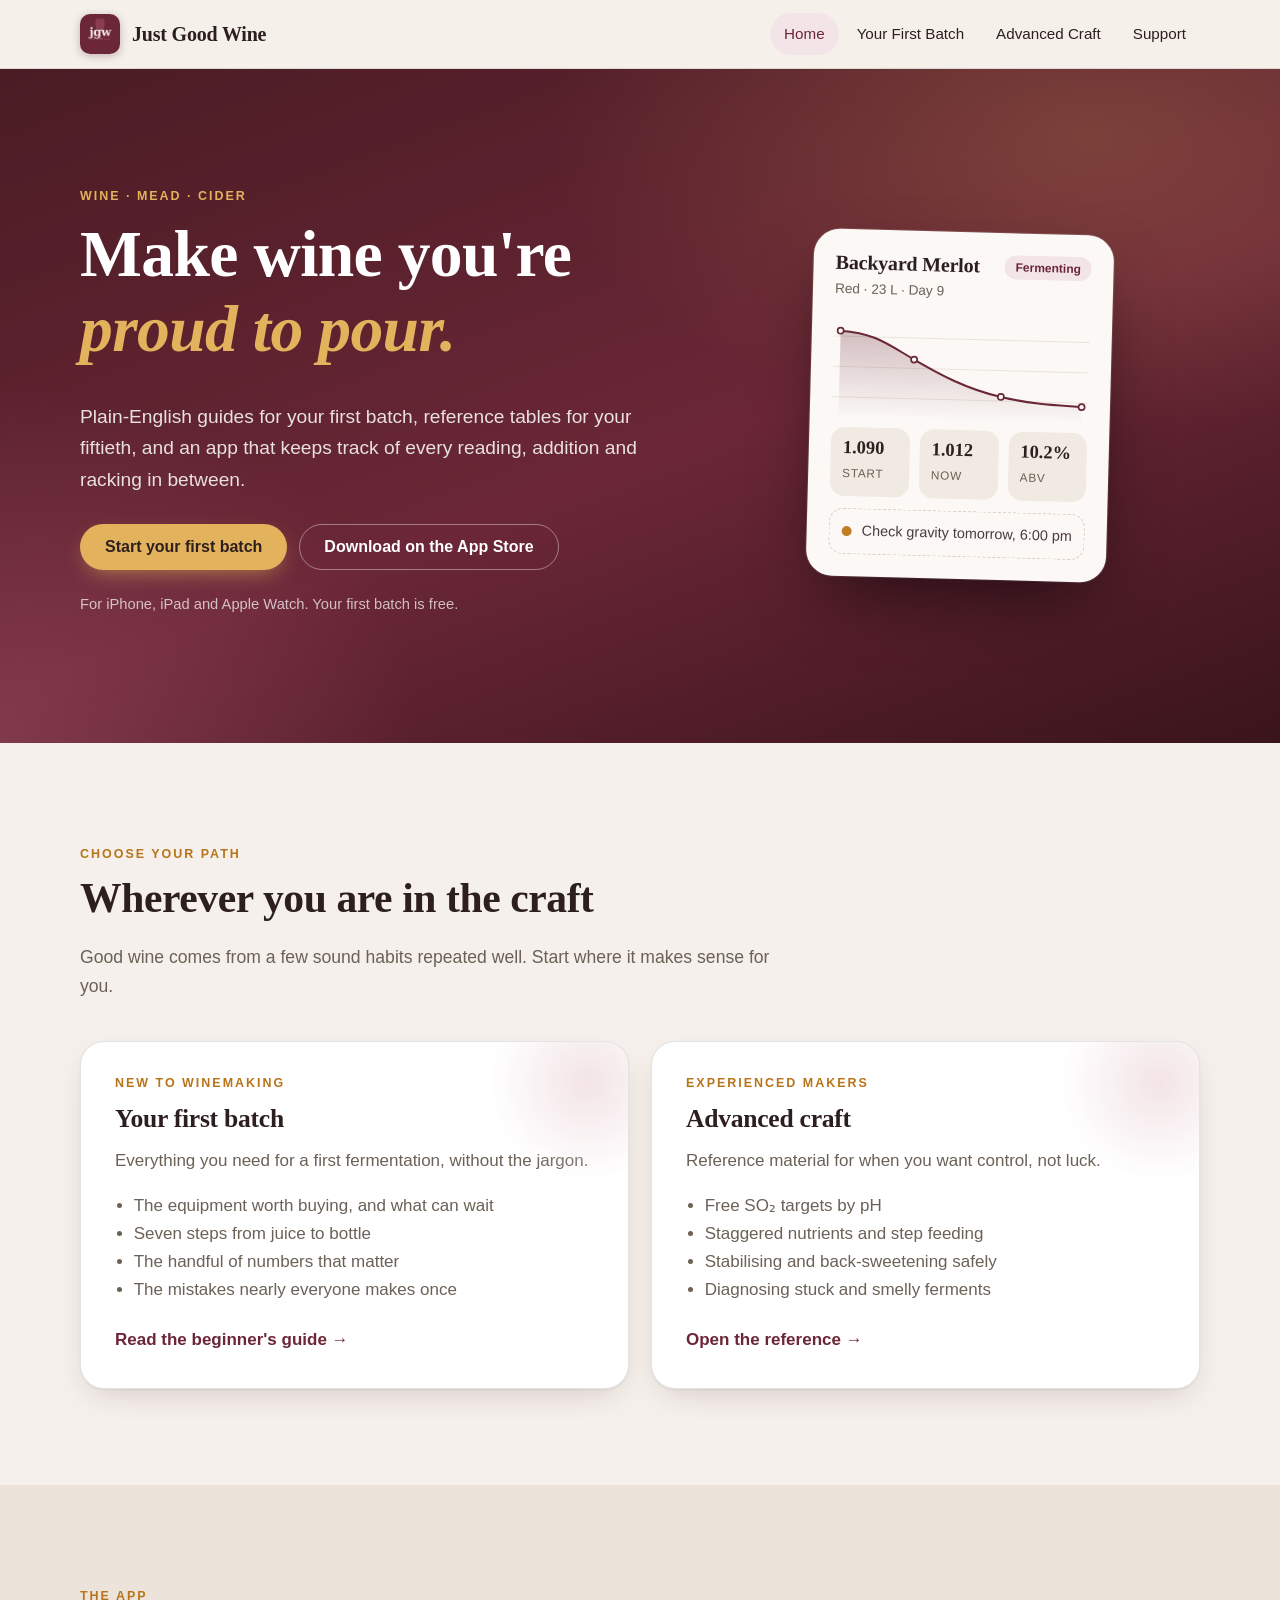
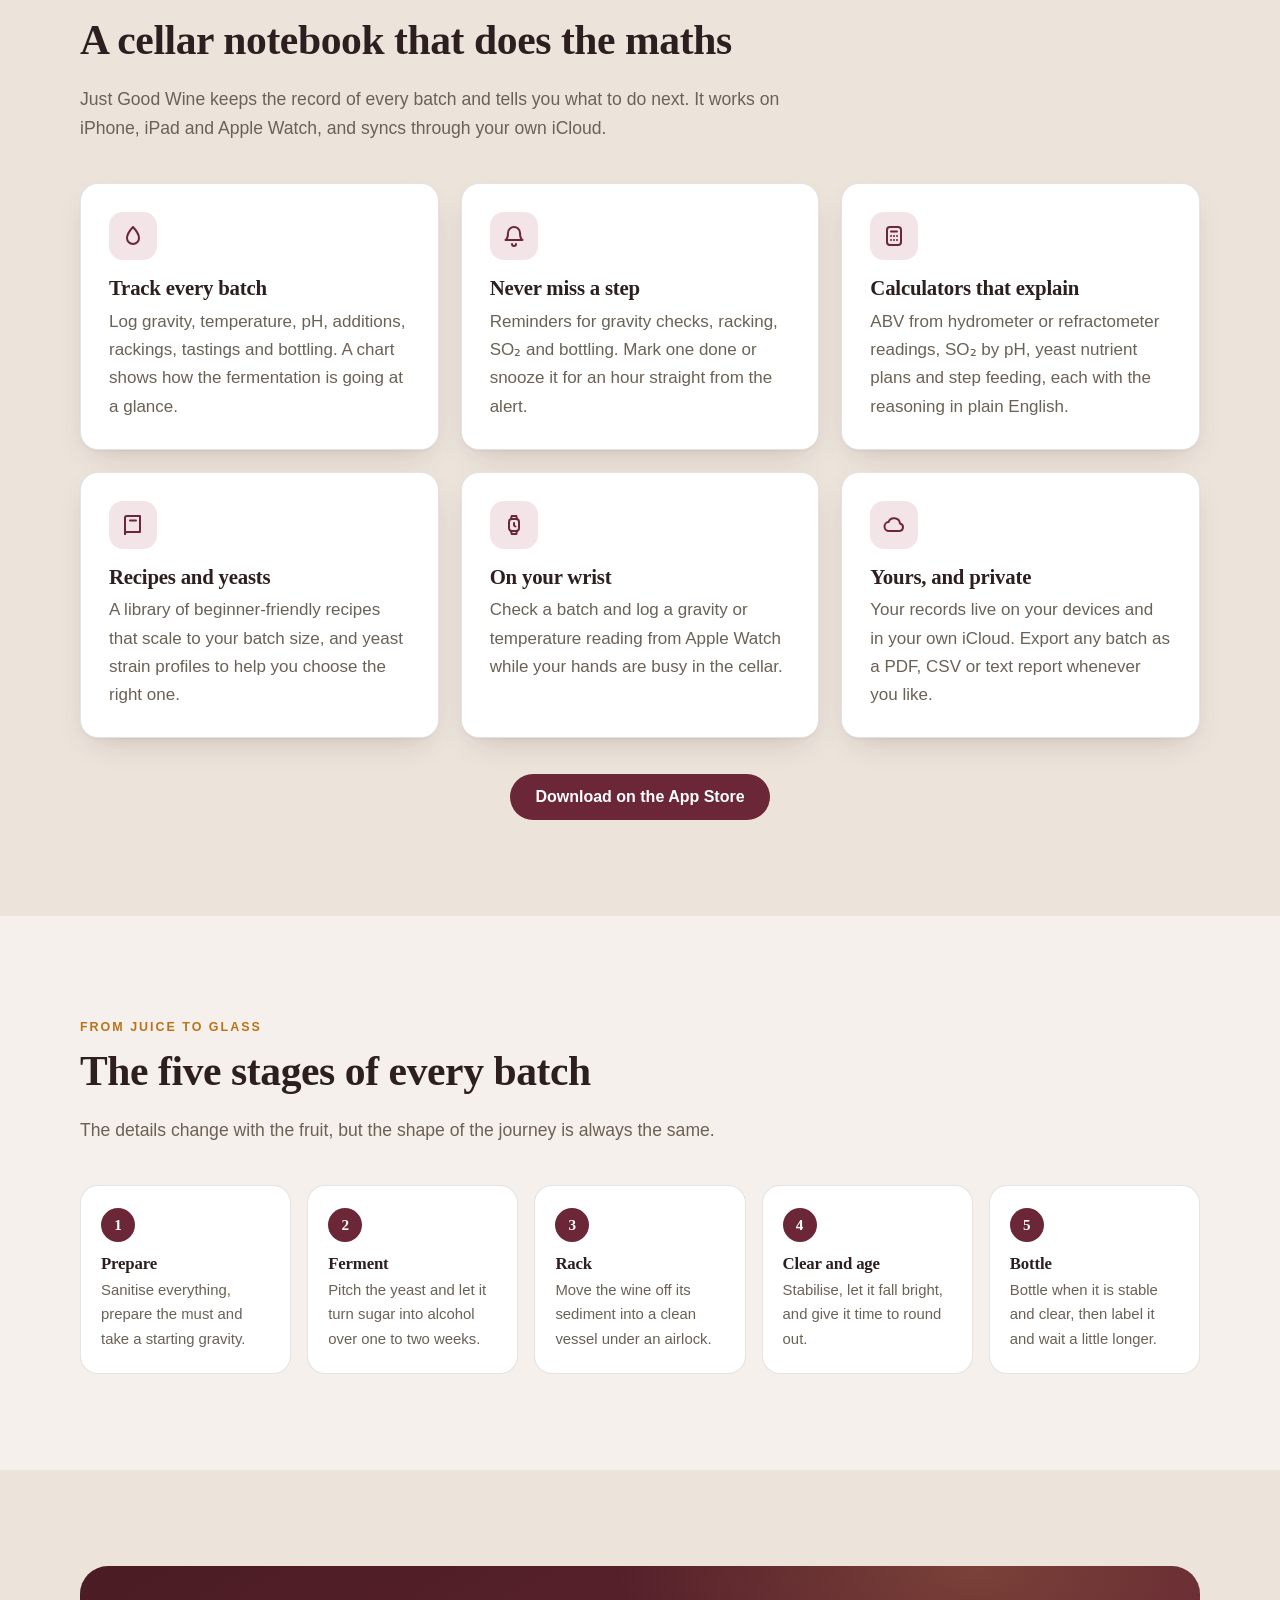
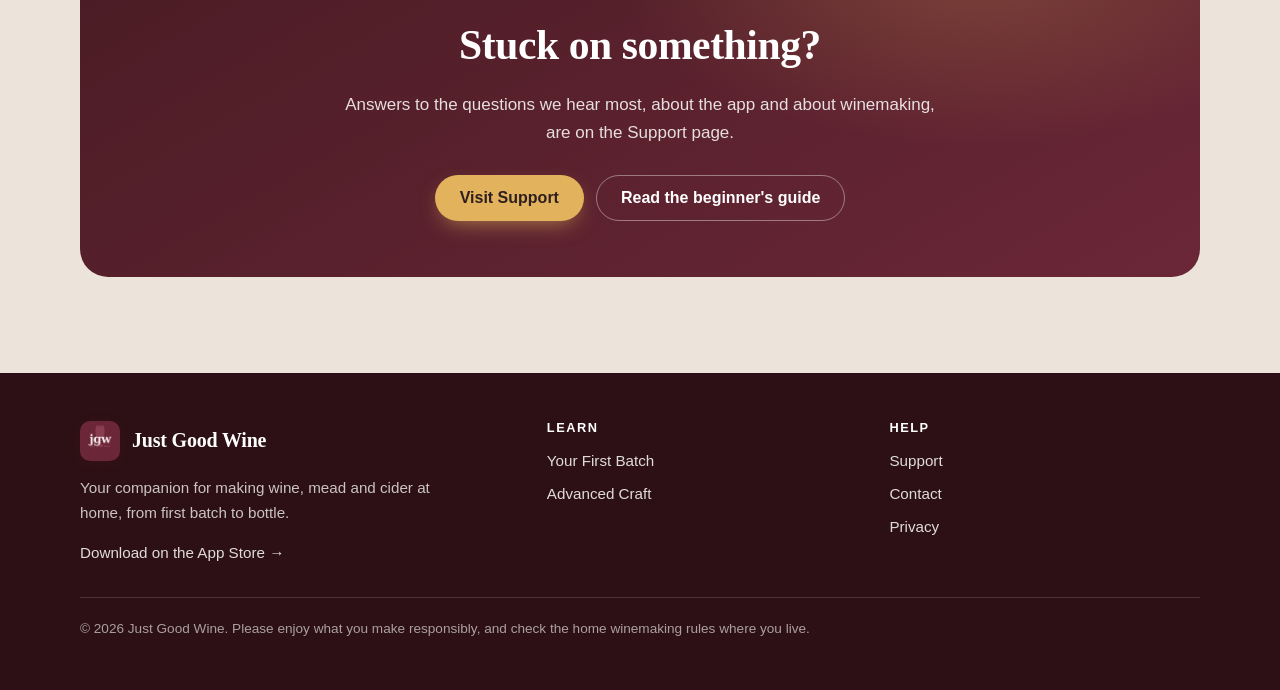
==== index.html @ d9e97624 "Publish the Just Good Wine website Home page, beginner's guide, advanced reference, support answers " ====
<!doctype html>
<html lang="en">
<head>
  <meta charset="utf-8">
  <meta name="viewport" content="width=device-width, initial-scale=1">
  <title>Just Good Wine — Make wine, mead and cider you're proud to pour</title>
  <meta name="description" content="Guides, reference tables and an iPhone, iPad and Apple Watch app for home winemakers, from the first batch to the hundredth.">
  <meta name="theme-color" content="#4a1c24">
  <meta property="og:title" content="Just Good Wine">
  <meta property="og:description" content="Guides and an app for home winemakers, from first batch to bottle.">
  <meta property="og:image" content="https://justgoodwine.net/img/icon-512.png">
  <meta property="og:url" content="https://justgoodwine.net/">
  <link rel="icon" href="img/favicon.png">
  <link rel="apple-touch-icon" href="img/icon-180.png">
  <link rel="stylesheet" href="css/styles.css">
</head>
<body>
  <a class="skip" href="#main">Skip to content</a>

  <header class="site-header">
    <div class="wrap">
      <a class="brand" href="index.html">
        <img src="img/icon-180.png" alt="" width="40" height="40">
        <span>Just Good Wine</span>
      </a>
      <button class="nav-toggle" aria-label="Menu" aria-expanded="false" aria-controls="nav">
        <svg width="20" height="20" viewBox="0 0 20 20" fill="none" stroke="currentColor" stroke-width="2" stroke-linecap="round"><path d="M3 6h14M3 10h14M3 14h14"/></svg>
      </button>
      <nav class="nav" id="nav" aria-label="Main">
        <a href="index.html" aria-current="page">Home</a>
        <a href="beginners.html">Your First Batch</a>
        <a href="advanced.html">Advanced Craft</a>
        <a href="support.html">Support</a>
      </nav>
    </div>
  </header>

  <main id="main">
    <div class="hero">
      <div class="wrap">
        <div>
          <span class="eyebrow">Wine · Mead · Cider</span>
          <h1>Make wine you're <em>proud to pour.</em></h1>
          <p class="lead">Plain-English guides for your first batch, reference tables for your fiftieth, and an app that keeps track of every reading, addition and racking in between.</p>
          <div class="hero-actions">
            <a class="btn btn-gold" href="beginners.html">Start your first batch</a>
            <a class="btn btn-ghost" href="https://apps.apple.com/app/just-good-wine/id6771193217" rel="noopener">Download on the App Store</a>
          </div>
          <p class="hero-note">For iPhone, iPad and Apple Watch. Your first batch is free.</p>
        </div>

        <div class="batch-card" role="img" aria-label="Illustration of a batch in the Just Good Wine app, showing a gravity curve falling from 1.090 to 1.012 over nine days">
          <header>
            <div>
              <h3>Backyard Merlot</h3>
              <small>Red · 23 L · Day 9</small>
            </div>
            <span class="pill">Fermenting</span>
          </header>
          <svg viewBox="0 0 380 150" aria-hidden="true">
            <defs>
              <linearGradient id="fill" x1="0" x2="0" y1="0" y2="1">
                <stop offset="0" stop-color="#6b2737" stop-opacity="0.28"/>
                <stop offset="1" stop-color="#6b2737" stop-opacity="0"/>
              </linearGradient>
            </defs>
            <g stroke="#e4dad0" stroke-width="1">
              <path d="M0 30h380M0 75h380M0 120h380"/>
            </g>
            <path d="M10 22 C60 24 80 40 120 62 S200 104 250 114 S330 124 370 126 L370 150 L10 150 Z" fill="url(#fill)"/>
            <path d="M10 22 C60 24 80 40 120 62 S200 104 250 114 S330 124 370 126" fill="none" stroke="#6b2737" stroke-width="3" stroke-linecap="round"/>
            <g fill="#fff" stroke="#6b2737" stroke-width="2.5">
              <circle cx="10" cy="22" r="4.5"/><circle cx="120" cy="62" r="4.5"/><circle cx="250" cy="114" r="4.5"/><circle cx="370" cy="126" r="4.5"/>
            </g>
          </svg>
          <div class="stats">
            <div><b>1.090</b><span>Start</span></div>
            <div><b>1.012</b><span>Now</span></div>
            <div><b>10.2%</b><span>ABV</span></div>
          </div>
          <div class="reminder"><span class="dot"></span>Check gravity tomorrow, 6:00 pm</div>
        </div>
      </div>
    </div>

    <section>
      <div class="wrap">
        <div class="section-head">
          <span class="eyebrow">Choose your path</span>
          <h2>Wherever you are in the craft</h2>
          <p>Good wine comes from a few sound habits repeated well. Start where it makes sense for you.</p>
        </div>
        <div class="grid grid-2">
          <a class="path" href="beginners.html">
            <span class="eyebrow">New to winemaking</span>
            <h3>Your first batch</h3>
            <p>Everything you need for a first fermentation, without the jargon.</p>
            <ul>
              <li>The equipment worth buying, and what can wait</li>
              <li>Seven steps from juice to bottle</li>
              <li>The handful of numbers that matter</li>
              <li>The mistakes nearly everyone makes once</li>
            </ul>
            <span class="more">Read the beginner's guide →</span>
          </a>
          <a class="path" href="advanced.html">
            <span class="eyebrow">Experienced makers</span>
            <h3>Advanced craft</h3>
            <p>Reference material for when you want control, not luck.</p>
            <ul>
              <li>Free SO₂ targets by pH</li>
              <li>Staggered nutrients and step feeding</li>
              <li>Stabilising and back-sweetening safely</li>
              <li>Diagnosing stuck and smelly ferments</li>
            </ul>
            <span class="more">Open the reference →</span>
          </a>
        </div>
      </div>
    </section>

    <section class="alt" id="app">
      <div class="wrap">
        <div class="section-head">
          <span class="eyebrow">The app</span>
          <h2>A cellar notebook that does the maths</h2>
          <p>Just Good Wine keeps the record of every batch and tells you what to do next. It works on iPhone, iPad and Apple Watch, and syncs through your own iCloud.</p>
        </div>
        <div class="grid grid-3">
          <div class="card">
            <div class="icon"><svg viewBox="0 0 24 24" fill="none" stroke="currentColor" stroke-width="2" stroke-linecap="round" stroke-linejoin="round"><path d="M12 3s6 6.5 6 11a6 6 0 0 1-12 0c0-4.500 6-11 6-11z"/></svg></div>
            <h3>Track every batch</h3>
            <p>Log gravity, temperature, pH, additions, rackings, tastings and bottling. A chart shows how the fermentation is going at a glance.</p>
          </div>
          <div class="card">
            <div class="icon"><svg viewBox="0 0 24 24" fill="none" stroke="currentColor" stroke-width="2" stroke-linecap="round" stroke-linejoin="round"><path d="M6 9a6 6 0 0 1 12 0c0 6 2.500 7 2.500 7h-17S6 15 6 9z"/><path d="M10 20a2 2 0 0 0 4 0"/></svg></div>
            <h3>Never miss a step</h3>
            <p>Reminders for gravity checks, racking, SO₂ and bottling. Mark one done or snooze it for an hour straight from the alert.</p>
          </div>
          <div class="card">
            <div class="icon"><svg viewBox="0 0 24 24" fill="none" stroke="currentColor" stroke-width="2" stroke-linecap="round" stroke-linejoin="round"><rect x="5" y="3" width="14" height="18" rx="3"/><path d="M9 7.500h6M9 12h.01M12 12h.01M15 12h.01M9 16h.01M12 16h.01M15 16h.01"/></svg></div>
            <h3>Calculators that explain</h3>
            <p>ABV from hydrometer or refractometer readings, SO₂ by pH, yeast nutrient plans and step feeding, each with the reasoning in plain English.</p>
          </div>
          <div class="card">
            <div class="icon"><svg viewBox="0 0 24 24" fill="none" stroke="currentColor" stroke-width="2" stroke-linecap="round" stroke-linejoin="round"><path d="M4 5a2 2 0 0 1 2-2h13v16H6a2 2 0 0 0-2 2z"/><path d="M4 21V5M9 7.500h6"/></svg></div>
            <h3>Recipes and yeasts</h3>
            <p>A library of beginner-friendly recipes that scale to your batch size, and yeast strain profiles to help you choose the right one.</p>
          </div>
          <div class="card">
            <div class="icon"><svg viewBox="0 0 24 24" fill="none" stroke="currentColor" stroke-width="2" stroke-linecap="round" stroke-linejoin="round"><rect x="7" y="6" width="10" height="12" rx="3"/><path d="M9 6l.700-3h4.600l.700 3M9 18l.700 3h4.600l.700-3M12 10v2.500l1.500 1"/></svg></div>
            <h3>On your wrist</h3>
            <p>Check a batch and log a gravity or temperature reading from Apple Watch while your hands are busy in the cellar.</p>
          </div>
          <div class="card">
            <div class="icon"><svg viewBox="0 0 24 24" fill="none" stroke="currentColor" stroke-width="2" stroke-linecap="round" stroke-linejoin="round"><path d="M7 18a4.500 4.500 0 0 1-.500-8.970A6 6 0 0 1 18 10.500a3.800 3.800 0 0 1-.500 7.500z"/></svg></div>
            <h3>Yours, and private</h3>
            <p>Your records live on your devices and in your own iCloud. Export any batch as a PDF, CSV or text report whenever you like.</p>
          </div>
        </div>
        <p class="center" style="margin:36px 0 0"><a class="btn btn-wine" href="https://apps.apple.com/app/just-good-wine/id6771193217" rel="noopener">Download on the App Store</a></p>
      </div>
    </section>

    <section>
      <div class="wrap">
        <div class="section-head">
          <span class="eyebrow">From juice to glass</span>
          <h2>The five stages of every batch</h2>
          <p>The details change with the fruit, but the shape of the journey is always the same.</p>
        </div>
        <ol class="journey">
          <li><h4>Prepare</h4><p>Sanitise everything, prepare the must and take a starting gravity.</p></li>
          <li><h4>Ferment</h4><p>Pitch the yeast and let it turn sugar into alcohol over one to two weeks.</p></li>
          <li><h4>Rack</h4><p>Move the wine off its sediment into a clean vessel under an airlock.</p></li>
          <li><h4>Clear and age</h4><p>Stabilise, let it fall bright, and give it time to round out.</p></li>
          <li><h4>Bottle</h4><p>Bottle when it is stable and clear, then label it and wait a little longer.</p></li>
        </ol>
      </div>
    </section>

    <section class="alt">
      <div class="wrap">
        <div class="band">
          <h2>Stuck on something?</h2>
          <p>Answers to the questions we hear most, about the app and about winemaking, are on the Support page.</p>
          <div class="hero-actions">
            <a class="btn btn-gold" href="support.html">Visit Support</a>
            <a class="btn btn-ghost" href="beginners.html">Read the beginner's guide</a>
          </div>
        </div>
      </div>
    </section>
  </main>

  <footer class="site-footer">
    <div class="wrap">
      <div class="cols">
        <div>
          <a class="brand" href="index.html"><img src="img/icon-180.png" alt="" width="40" height="40"><span>Just Good Wine</span></a>
          <p style="margin-top:14px;max-width:26em">Your companion for making wine, mead and cider at home, from first batch to bottle.</p>
          <p style="margin:0"><a href="https://apps.apple.com/app/just-good-wine/id6771193217" rel="noopener">Download on the App Store →</a></p>
        </div>
        <div>
          <h4>Learn</h4>
          <ul>
            <li><a href="beginners.html">Your First Batch</a></li>
            <li><a href="advanced.html">Advanced Craft</a></li>
          </ul>
        </div>
        <div>
          <h4>Help</h4>
          <ul>
            <li><a href="support.html">Support</a></li>
            <li><a href="support.html#contact">Contact</a></li>
            <li><a href="privacy.html">Privacy</a></li>
          </ul>
        </div>
      </div>
      <p class="legal">© 2026 Just Good Wine. Please enjoy what you make responsibly, and check the home winemaking rules where you live.</p>
    </div>
  </footer>

  <script src="js/site.js"></script>
</body>
</html>
---- css/styles.css ----
/* Just Good Wine — site styles */

:root {
  --bg: #f5f0eb;
  --bg-alt: #ece4db;
  --surface: #ffffff;
  --ink: #2d1f1f;
  --muted: #6b6156;
  --wine: #6b2737;
  --wine-deep: #4a1c24;
  --wine-soft: #f3e4e7;
  --gold: #b8741a;
  --gold-bright: #e3b25c;
  --green: #5b8a4a;
  --line: rgba(45, 31, 31, 0.12);
  --shadow: 0 1px 2px rgba(45, 31, 31, 0.06), 0 12px 32px -12px rgba(74, 28, 36, 0.22);
  --radius: 18px;
  --serif: "Iowan Old Style", "Palatino Linotype", Palatino, "Book Antiqua", Georgia, serif;
  --sans: -apple-system, BlinkMacSystemFont, "Segoe UI", Roboto, "Helvetica Neue", Arial, sans-serif;
  --wrap: 1120px;
}

@media (prefers-color-scheme: dark) {
  :root {
    --bg: #140d0f;
    --bg-alt: #1b1215;
    --surface: #21171a;
    --ink: #f5f0eb;
    --muted: #b9aba2;
    --wine: #d07f96;
    --wine-deep: #2d1015;
    --wine-soft: #32191f;
    --gold: #e3b25c;
    --green: #8fbd7c;
    --line: rgba(245, 240, 235, 0.14);
    --shadow: 0 1px 2px rgba(0, 0, 0, 0.4), 0 16px 36px -14px rgba(0, 0, 0, 0.7);
  }
}

*,
*::before,
*::after { box-sizing: border-box; }

html { scroll-behavior: smooth; -webkit-text-size-adjust: 100%; }

body {
  margin: 0;
  background: var(--bg);
  color: var(--ink);
  font-family: var(--sans);
  font-size: 17px;
  line-height: 1.65;
  -webkit-font-smoothing: antialiased;
}

img, svg { max-width: 100%; display: block; }

a { color: var(--wine); text-underline-offset: 3px; }
a:hover { text-decoration-thickness: 2px; }

h1, h2, h3, h4 {
  font-family: var(--serif);
  font-weight: 600;
  line-height: 1.15;
  letter-spacing: -0.01em;
  margin: 0 0 0.5em;
  text-wrap: balance;
}
h1 { font-size: clamp(2.4rem, 5.6vw, 4.1rem); }
h2 { font-size: clamp(1.8rem, 3.6vw, 2.6rem); }
h3 { font-size: 1.3rem; }
h4 { font-size: 1.05rem; }
p { margin: 0 0 1em; }

.wrap { width: min(100% - 40px, var(--wrap)); margin-inline: auto; }
.narrow { width: min(100% - 40px, 780px); margin-inline: auto; }

.skip {
  position: absolute; left: -999px; top: 8px;
  background: var(--surface); color: var(--ink);
  padding: 10px 16px; border-radius: 10px; z-index: 100;
}
.skip:focus { left: 8px; }

:focus-visible { outline: 3px solid var(--gold-bright); outline-offset: 3px; border-radius: 6px; }

/* ---------- Header ---------- */

.site-header {
  position: sticky; top: 0; z-index: 50;
  background: color-mix(in srgb, var(--bg) 86%, transparent);
  backdrop-filter: saturate(160%) blur(14px);
  -webkit-backdrop-filter: saturate(160%) blur(14px);
  border-bottom: 1px solid var(--line);
}
.site-header .wrap { display: flex; align-items: center; justify-content: space-between; min-height: 68px; gap: 16px; }

.brand { display: flex; align-items: center; gap: 12px; text-decoration: none; color: var(--ink); }
.brand img { width: 40px; height: 40px; border-radius: 10px; box-shadow: 0 2px 8px rgba(74, 28, 36, 0.3); }
.brand span { font-family: var(--serif); font-size: 1.25rem; font-weight: 600; letter-spacing: -0.01em; }

.nav { display: flex; align-items: center; gap: 4px; }
.nav a {
  color: var(--ink); text-decoration: none; font-size: 0.95rem; font-weight: 500;
  padding: 8px 14px; border-radius: 999px;
}
.nav a:hover { background: var(--wine-soft); color: var(--wine); }
.nav a[aria-current="page"] { background: var(--wine-soft); color: var(--wine); }

.nav-toggle {
  display: none; background: none; border: 1px solid var(--line); color: var(--ink);
  width: 44px; height: 44px; border-radius: 12px; cursor: pointer;
  align-items: center; justify-content: center;
}

@media (max-width: 760px) {
  .nav-toggle { display: inline-flex; }
  .nav {
    display: none; position: absolute; left: 0; right: 0; top: 100%;
    flex-direction: column; align-items: stretch; gap: 2px;
    background: var(--bg); border-bottom: 1px solid var(--line); padding: 10px 20px 18px;
  }
  .nav.open { display: flex; }
  .nav a { padding: 12px 14px; font-size: 1.05rem; }
}

/* ---------- Buttons ---------- */

.btn {
  display: inline-flex; align-items: center; gap: 8px;
  font: 600 1rem var(--sans); text-decoration: none;
  padding: 13px 24px; border-radius: 999px; border: 1px solid transparent;
  transition: transform 0.15s ease, box-shadow 0.15s ease, background 0.15s ease;
}
.btn:hover { transform: translateY(-1px); }
.btn-gold { background: var(--gold-bright); color: #2d1f1f; box-shadow: 0 8px 22px -8px rgba(227, 178, 92, 0.7); }
.btn-ghost { color: #fff; border-color: rgba(255, 255, 255, 0.4); }
.btn-ghost:hover { background: rgba(255, 255, 255, 0.1); }
.btn-wine { background: #6b2737; color: #fff; }
.btn-outline { color: var(--wine); border-color: var(--wine); }
.btn-outline:hover { background: var(--wine-soft); }

/* ---------- Hero ---------- */

.hero {
  position: relative; overflow: hidden; color: #fff;
  background:
    radial-gradient(900px 500px at 85% 10%, rgba(227, 178, 92, 0.2), transparent 60%),
    radial-gradient(700px 600px at 0% 100%, rgba(160, 80, 104, 0.45), transparent 60%),
    linear-gradient(160deg, #4a1c24 0%, #6b2737 55%, #3a141b 100%);
}
.hero .wrap {
  display: grid; grid-template-columns: 1.1fr 0.9fr; gap: 56px; align-items: center;
  padding-block: clamp(56px, 9vw, 112px);
}
.eyebrow {
  display: inline-block; font: 600 0.78rem var(--sans); letter-spacing: 0.16em; text-transform: uppercase;
  color: var(--gold); margin-bottom: 14px;
}
.hero .eyebrow { color: var(--gold-bright); }
.hero h1 { color: #fff; }
.hero h1 em { font-style: italic; color: var(--gold-bright); }
.hero p.lead { font-size: 1.2rem; color: rgba(255, 255, 255, 0.86); max-width: 34em; }
.hero-actions { display: flex; flex-wrap: wrap; gap: 12px; margin-top: 28px; }
.hero-note { margin-top: 22px; font-size: 0.92rem; color: rgba(255, 255, 255, 0.7); }

.page-hero { background: linear-gradient(160deg, #4a1c24 0%, #6b2737 70%, #3a141b 100%); color: #fff; }
.page-hero .wrap { padding-block: clamp(48px, 7vw, 84px); }
.page-hero h1 { color: #fff; font-size: clamp(2.1rem, 4.6vw, 3.3rem); max-width: 18em; }
.page-hero p { color: rgba(255, 255, 255, 0.86); font-size: 1.15rem; max-width: 38em; margin: 0; }
.page-hero .eyebrow { color: var(--gold-bright); }

@media (max-width: 900px) {
  .hero .wrap { grid-template-columns: 1fr; gap: 40px; }
}

/* Illustrative batch card in the hero */
.batch-card {
  background: #fbf8f5; color: #2d1f1f; border-radius: 26px; padding: 22px;
  box-shadow: 0 30px 70px -20px rgba(0, 0, 0, 0.6), 0 0 0 1px rgba(255, 255, 255, 0.12);
  max-width: 420px; margin-inline: auto; transform: rotate(1.5deg);
}
.batch-card header { display: flex; justify-content: space-between; align-items: flex-start; gap: 12px; }
.batch-card h3 { font-size: 1.25rem; margin: 0; color: #2d1f1f; }
.batch-card small { color: #6b6156; font-size: 0.85rem; }
.pill {
  display: inline-block; font: 600 0.75rem var(--sans); padding: 5px 11px; border-radius: 999px;
  background: #f3e4e7; color: #6b2737; white-space: nowrap;
}
.batch-card svg { margin: 14px 0 10px; }
.stats { display: grid; grid-template-columns: repeat(3, 1fr); gap: 10px; }
.stats div { background: #f1eae3; border-radius: 14px; padding: 10px 12px; }
.stats b { display: block; font: 600 1.15rem var(--serif); }
.stats span { font-size: 0.74rem; color: #6b6156; text-transform: uppercase; letter-spacing: 0.06em; }
.batch-card .reminder {
  display: flex; align-items: center; gap: 10px; margin-top: 12px; padding: 10px 12px;
  border: 1px dashed #d9cdc1; border-radius: 14px; font-size: 0.9rem; color: #4a3c3c;
}
.dot { width: 10px; height: 10px; border-radius: 50%; background: #c17f24; flex: none; }

/* ---------- Sections ---------- */

section { padding-block: clamp(56px, 8vw, 96px); }
section.alt { background: var(--bg-alt); }
.section-head { max-width: 42em; margin-bottom: 40px; }
.section-head p { color: var(--muted); font-size: 1.1rem; margin: 0; }
.center { text-align: center; margin-inline: auto; }

.grid { display: grid; gap: 22px; }
.grid-2 { grid-template-columns: repeat(2, 1fr); }
.grid-3 { grid-template-columns: repeat(3, 1fr); }
@media (max-width: 900px) { .grid-3 { grid-template-columns: repeat(2, 1fr); } }
@media (max-width: 640px) { .grid-2, .grid-3 { grid-template-columns: 1fr; } }

.card {
  background: var(--surface); border: 1px solid var(--line); border-radius: var(--radius);
  padding: 28px; box-shadow: var(--shadow);
}
.card h3 { margin-bottom: 8px; }
.card p:last-child, .card ul:last-child { margin-bottom: 0; }
.card p { color: var(--muted); }

.icon {
  width: 48px; height: 48px; border-radius: 14px; display: grid; place-items: center;
  background: var(--wine-soft); color: var(--wine); margin-bottom: 16px;
}
.icon svg { width: 24px; height: 24px; }

/* Path cards */
.path {
  position: relative; overflow: hidden; display: flex; flex-direction: column;
  padding: 34px; border-radius: 24px; text-decoration: none; color: var(--ink);
  background: var(--surface); border: 1px solid var(--line); box-shadow: var(--shadow);
  transition: transform 0.2s ease, box-shadow 0.2s ease;
}
.path:hover { transform: translateY(-4px); }
.path::after {
  content: ""; position: absolute; right: -60px; top: -60px; width: 200px; height: 200px; border-radius: 50%;
  background: radial-gradient(circle, var(--wine-soft), transparent 70%);
}
.path h3 { font-size: 1.6rem; }
.path p { color: var(--muted); }
.path ul { margin: 0 0 22px; padding-left: 1.1em; color: var(--muted); }
.path .more { margin-top: auto; font-weight: 600; color: var(--wine); }

/* Journey */
.journey { counter-reset: step; display: grid; grid-template-columns: repeat(5, 1fr); gap: 16px; }
.journey li {
  list-style: none; counter-increment: step; position: relative;
  background: var(--surface); border: 1px solid var(--line); border-radius: var(--radius); padding: 22px 20px;
}
.journey li::before {
  content: counter(step); display: grid; place-items: center; width: 34px; height: 34px; border-radius: 50%;
  background: #6b2737; color: #fff; font: 600 0.95rem var(--serif); margin-bottom: 12px;
}
.journey h4 { margin-bottom: 4px; }
.journey p { margin: 0; font-size: 0.93rem; color: var(--muted); }
ol.journey { padding: 0; margin: 0; }
@media (max-width: 980px) { .journey { grid-template-columns: repeat(2, 1fr); } }
@media (max-width: 520px) { .journey { grid-template-columns: 1fr; } }

/* CTA band */
.band {
  border-radius: 28px; padding: clamp(32px, 5vw, 56px); color: #fff; text-align: center;
  background:
    radial-gradient(600px 300px at 80% 0%, rgba(227, 178, 92, 0.22), transparent 60%),
    linear-gradient(150deg, #4a1c24, #6b2737);
}
.band h2 { color: #fff; }
.band p { color: rgba(255, 255, 255, 0.85); max-width: 36em; margin-inline: auto; }
.band .hero-actions { justify-content: center; }

/* ---------- Article pages ---------- */

.prose h2 { margin-top: 2em; padding-top: 0.2em; }
.prose h2:first-child { margin-top: 0; }
.prose h3 { margin-top: 1.6em; }
.prose ul, .prose ol { padding-left: 1.3em; margin: 0 0 1.2em; }
.prose li { margin-bottom: 0.45em; }
.prose strong { color: var(--ink); }

.toc {
  display: flex; flex-wrap: wrap; gap: 8px; margin: 0 0 40px; padding: 0; list-style: none;
}
.toc a {
  display: inline-block; padding: 8px 16px; border-radius: 999px; text-decoration: none; font-size: 0.93rem; font-weight: 500;
  background: var(--surface); border: 1px solid var(--line); color: var(--ink);
}
.toc a:hover { border-color: var(--wine); color: var(--wine); }

.steps { counter-reset: s; list-style: none; padding: 0 !important; margin: 0 0 1.5em; }
.steps > li {
  counter-increment: s; position: relative; padding: 0 0 28px 64px; margin: 0;
  border-left: 2px solid var(--line); margin-left: 21px;
}
.steps > li:last-child { border-left-color: transparent; padding-bottom: 0; }
.steps > li::before {
  content: counter(s); position: absolute; left: -22px; top: -4px;
  width: 42px; height: 42px; border-radius: 50%; display: grid; place-items: center;
  background: #6b2737; color: #fff; font: 600 1.1rem var(--serif); box-shadow: 0 0 0 6px var(--bg);
}
.steps h3 { margin: 0 0 6px; }
.steps p { color: var(--muted); }

.callout {
  border-radius: var(--radius); padding: 20px 22px; margin: 1.6em 0;
  background: var(--wine-soft); border-left: 4px solid var(--wine);
}
.callout.tip { background: color-mix(in srgb, var(--gold-bright) 18%, var(--surface)); border-left-color: var(--gold); }
.callout.app { background: var(--surface); border: 1px solid var(--line); border-left: 4px solid var(--green); }
.callout strong:first-child { display: block; font-family: var(--serif); font-size: 1.05rem; margin-bottom: 4px; }
.callout p:last-child { margin: 0; }

.table-wrap { overflow-x: auto; margin: 1.4em 0; border: 1px solid var(--line); border-radius: var(--radius); background: var(--surface); }
table { border-collapse: collapse; width: 100%; font-size: 0.95rem; }
caption { text-align: left; padding: 14px 18px 0; font: 600 1rem var(--serif); }
th, td { text-align: left; padding: 12px 18px; border-bottom: 1px solid var(--line); vertical-align: top; }
thead th { font: 600 0.78rem var(--sans); letter-spacing: 0.08em; text-transform: uppercase; color: var(--muted); }
tbody tr:last-child td, tbody tr:last-child th { border-bottom: 0; }
td.num, th.num { text-align: right; font-variant-numeric: tabular-nums; }

.checklist { list-style: none; padding: 0 !important; display: grid; grid-template-columns: repeat(2, 1fr); gap: 10px 24px; }
.checklist li { position: relative; padding-left: 30px; margin: 0; }
.checklist li::before {
  content: ""; position: absolute; left: 0; top: 0.35em; width: 18px; height: 18px; border-radius: 50%;
  background: var(--wine-soft) url("data:image/svg+xml,%3Csvg xmlns='http://www.w3.org/2000/svg' viewBox='0 0 18 18'%3E%3Cpath d='M5 9.5l2.6 2.6L13 6.6' fill='none' stroke='%23a05068' stroke-width='2' stroke-linecap='round' stroke-linejoin='round'/%3E%3C/svg%3E") center/18px no-repeat;
}
@media (max-width: 640px) { .checklist { grid-template-columns: 1fr; } }

dl.glossary { display: grid; grid-template-columns: max-content 1fr; gap: 10px 24px; margin: 0; }
dl.glossary dt { font-weight: 600; font-family: var(--serif); }
dl.glossary dd { margin: 0; color: var(--muted); }
@media (max-width: 640px) { dl.glossary { grid-template-columns: 1fr; gap: 2px; } dl.glossary dd { margin-bottom: 12px; } }

/* ---------- Support ---------- */

.search {
  display: flex; align-items: center; gap: 12px; background: var(--surface); border: 1px solid var(--line);
  border-radius: 999px; padding: 6px 8px 6px 20px; box-shadow: var(--shadow); max-width: 620px;
}
.search svg { width: 20px; height: 20px; color: var(--muted); flex: none; }
.search input {
  flex: 1; border: 0; background: transparent; color: var(--ink); font: 1.05rem var(--sans); padding: 12px 0; min-width: 0;
}
.search input:focus { outline: none; }
.search:focus-within { border-color: var(--wine); }

.faq-group { margin-bottom: 44px; }
.faq-group h2 { font-size: 1.6rem; margin-bottom: 16px; }
details.faq {
  background: var(--surface); border: 1px solid var(--line); border-radius: 16px; margin-bottom: 10px; overflow: hidden;
}
details.faq[open] { border-color: color-mix(in srgb, var(--wine) 45%, var(--line)); box-shadow: var(--shadow); }
details.faq summary {
  cursor: pointer; list-style: none; padding: 18px 54px 18px 22px; font-weight: 600; position: relative;
}
details.faq summary::-webkit-details-marker { display: none; }
details.faq summary::after {
  content: ""; position: absolute; right: 22px; top: 50%; width: 10px; height: 10px; margin-top: -8px;
  border-right: 2px solid var(--wine); border-bottom: 2px solid var(--wine); transform: rotate(45deg); transition: transform 0.2s ease;
}
details.faq[open] summary::after { transform: rotate(-135deg); margin-top: -2px; }
details.faq .answer { padding: 0 22px 20px; color: var(--muted); }
details.faq .answer p:last-child, details.faq .answer ul:last-child, details.faq .answer ol:last-child { margin-bottom: 0; }
details.faq .answer ul, details.faq .answer ol { padding-left: 1.2em; }
.no-results { display: none; padding: 28px; text-align: center; color: var(--muted); }

.contact { display: grid; grid-template-columns: 1.2fr 0.8fr; gap: 28px; align-items: center; }
@media (max-width: 760px) { .contact { grid-template-columns: 1fr; } }

/* ---------- Footer ---------- */

.site-footer { background: #2d1015; color: rgba(255, 255, 255, 0.75); padding-block: 48px 36px; font-size: 0.95rem; }
.site-footer .cols { display: grid; grid-template-columns: 1.4fr 1fr 1fr; gap: 32px; }
.site-footer h4 { color: #fff; font-family: var(--sans); font-size: 0.8rem; letter-spacing: 0.12em; text-transform: uppercase; margin-bottom: 12px; }
.site-footer ul { list-style: none; padding: 0; margin: 0; }
.site-footer li { margin-bottom: 8px; }
.site-footer a { color: rgba(255, 255, 255, 0.85); text-decoration: none; }
.site-footer a:hover { color: #fff; text-decoration: underline; }
.site-footer .brand span { color: #fff; }
.site-footer .legal { border-top: 1px solid rgba(255, 255, 255, 0.14); margin-top: 32px; padding-top: 20px; font-size: 0.85rem; color: rgba(255, 255, 255, 0.6); }
@media (max-width: 700px) { .site-footer .cols { grid-template-columns: 1fr; } }

@media (prefers-reduced-motion: reduce) {
  * { transition: none !important; scroll-behavior: auto !important; }
}
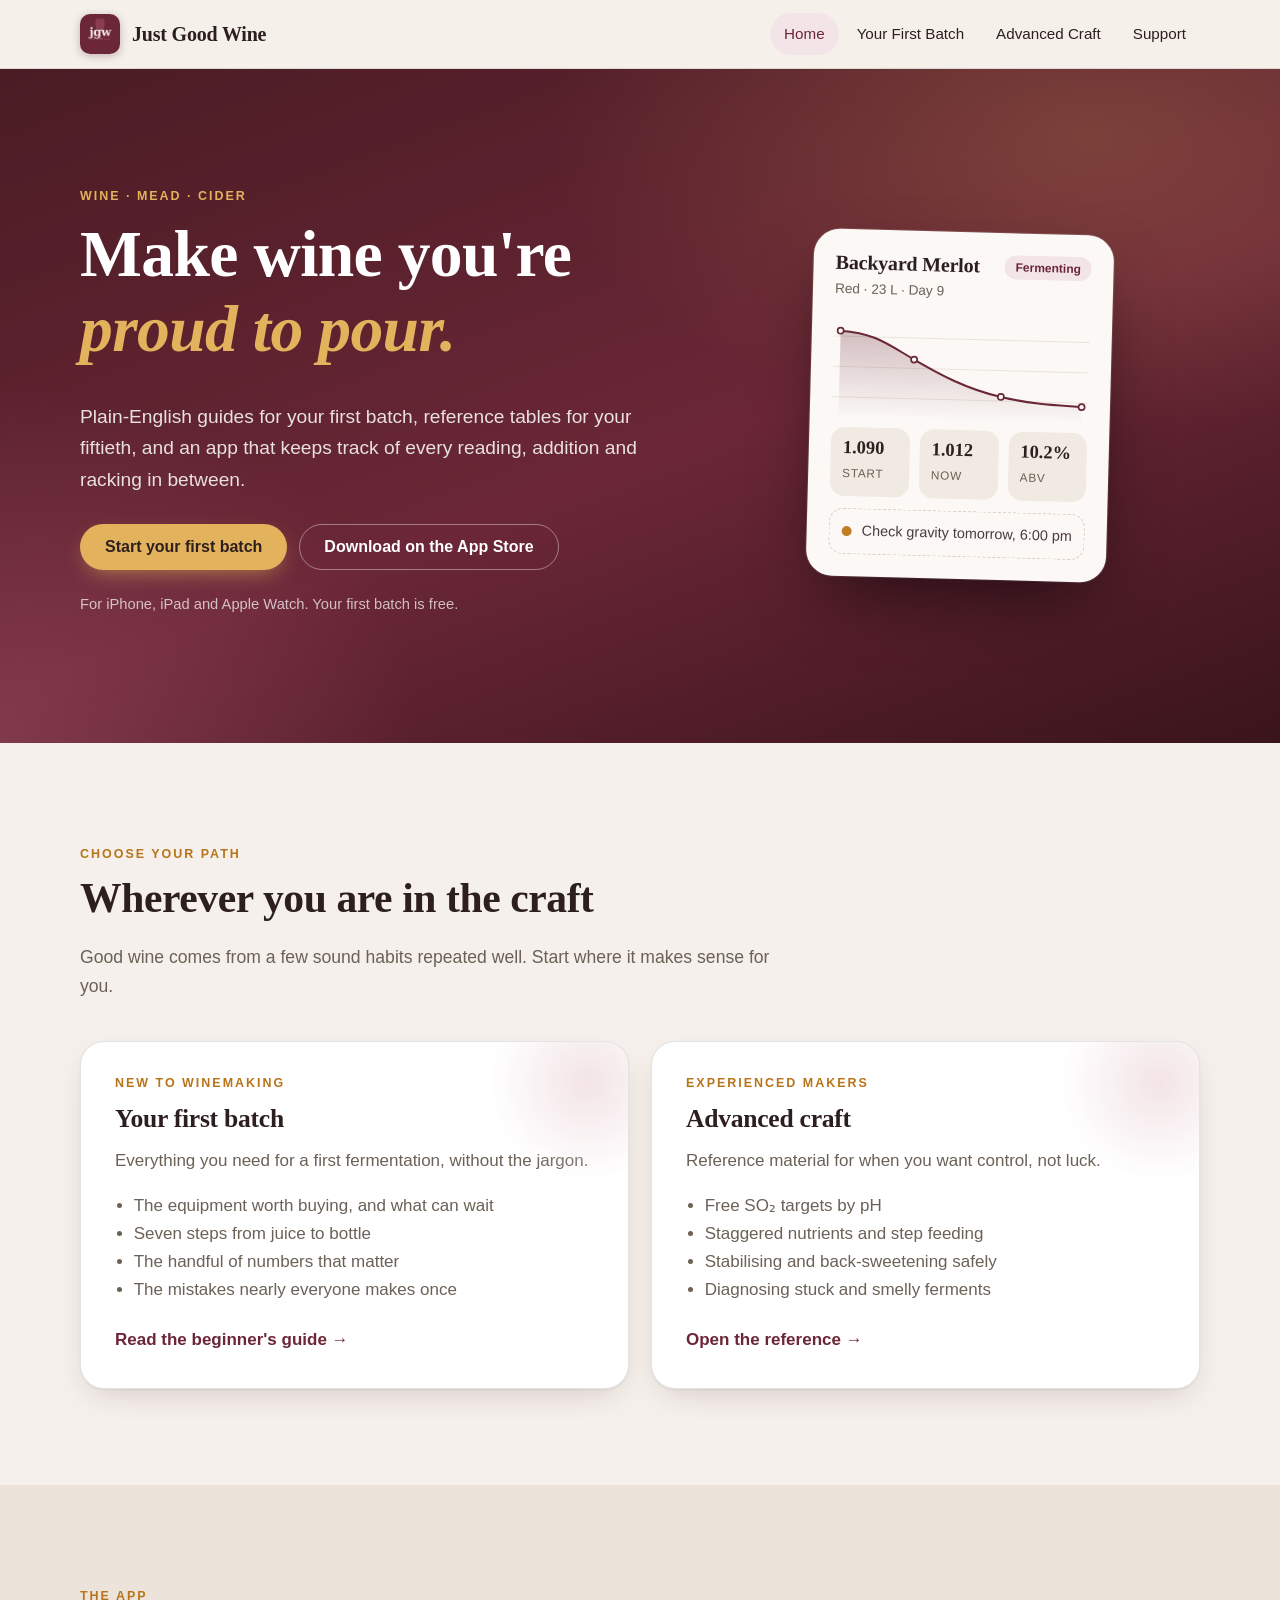
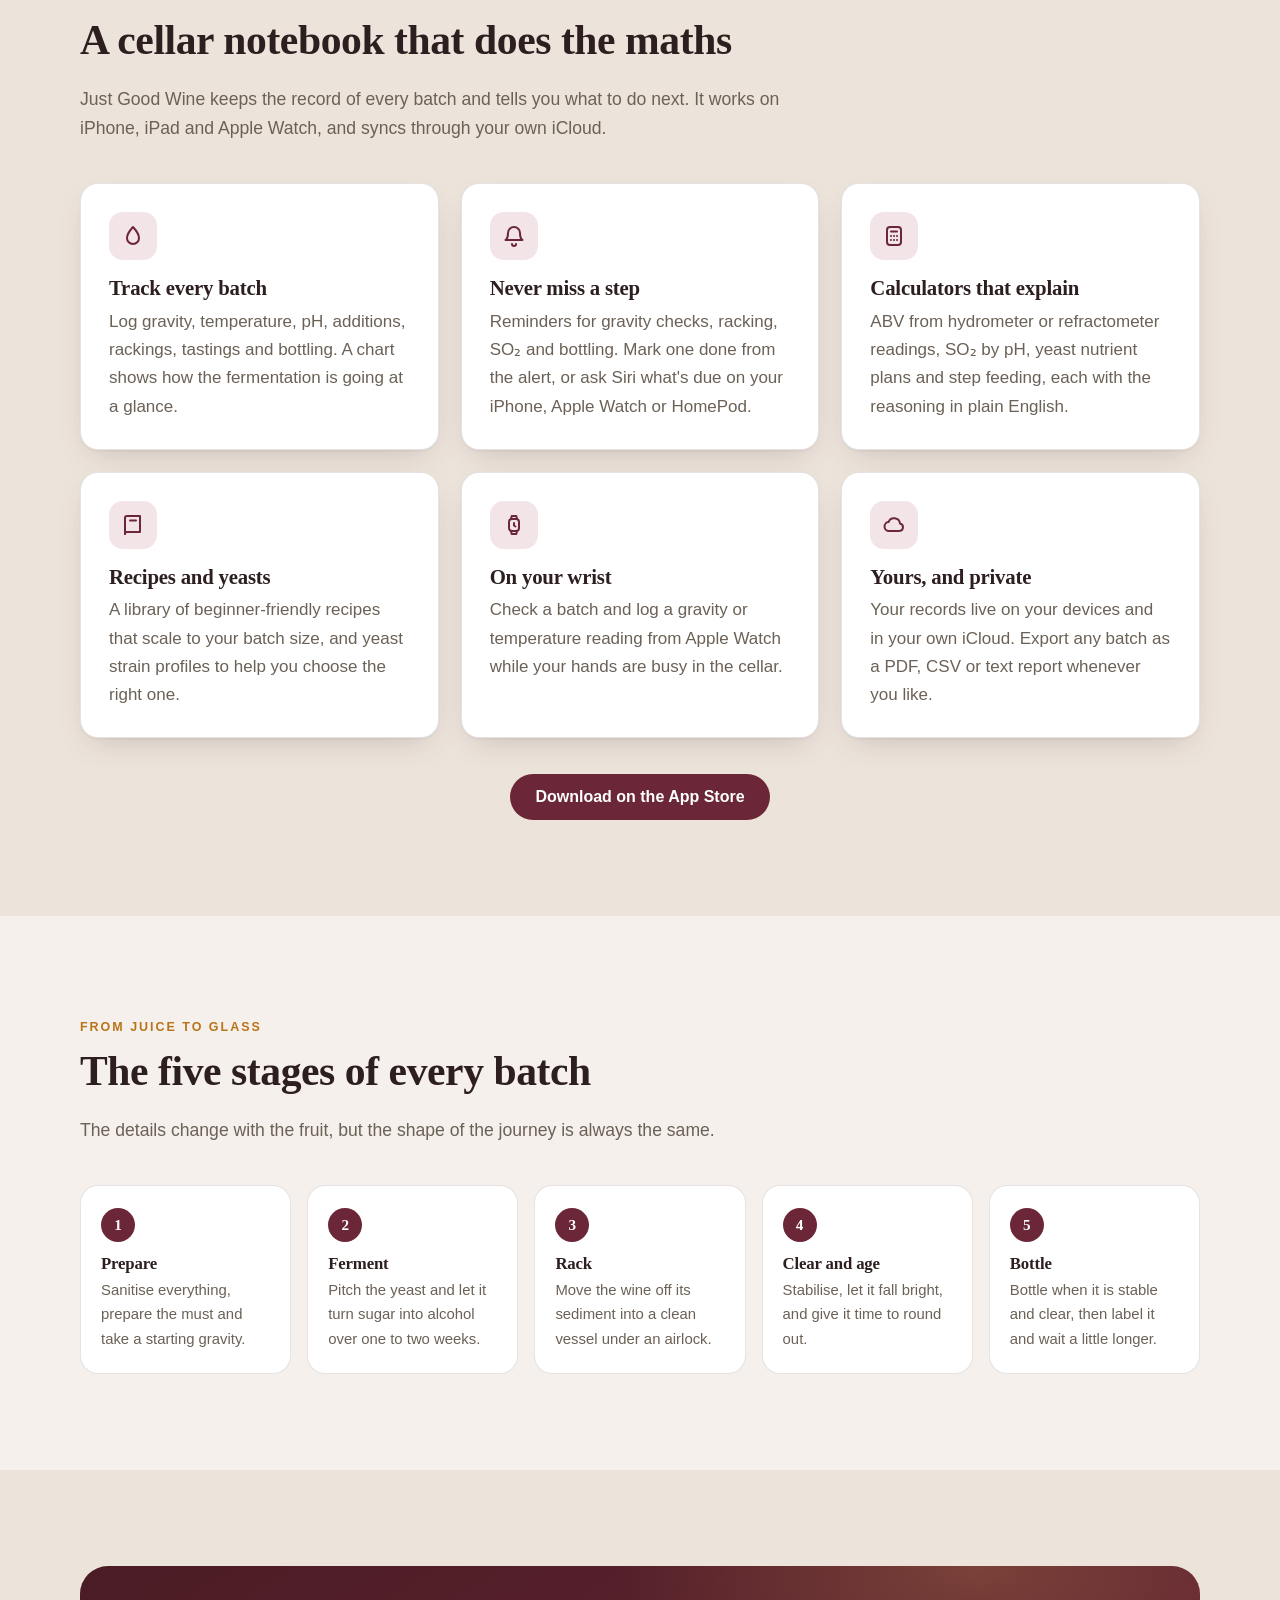
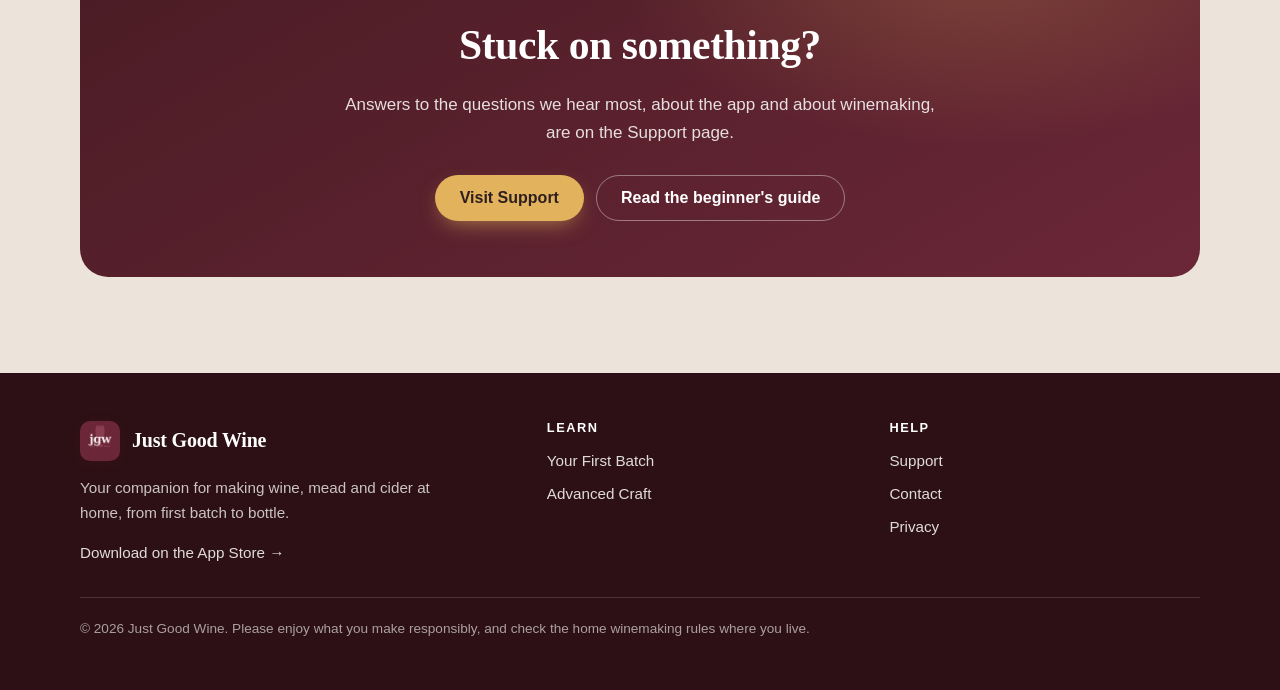
==== commit 8346ed70: "Document Siri, HomePod and spoken briefings on the Support page Adds a Siri and HomePod section with" ====
--- a/index.html
+++ b/index.html
@@ -135,7 +135,7 @@
           <div class="card">
             <div class="icon"><svg viewBox="0 0 24 24" fill="none" stroke="currentColor" stroke-width="2" stroke-linecap="round" stroke-linejoin="round"><path d="M6 9a6 6 0 0 1 12 0c0 6 2.500 7 2.500 7h-17S6 15 6 9z"/><path d="M10 20a2 2 0 0 0 4 0"/></svg></div>
             <h3>Never miss a step</h3>
-            <p>Reminders for gravity checks, racking, SO₂ and bottling. Mark one done or snooze it for an hour straight from the alert.</p>
+            <p>Reminders for gravity checks, racking, SO₂ and bottling. Mark one done from the alert, or ask Siri what's due on your iPhone, Apple Watch or HomePod.</p>
           </div>
           <div class="card">
             <div class="icon"><svg viewBox="0 0 24 24" fill="none" stroke="currentColor" stroke-width="2" stroke-linecap="round" stroke-linejoin="round"><rect x="5" y="3" width="14" height="18" rx="3"/><path d="M9 7.500h6M9 12h.01M12 12h.01M15 12h.01M9 16h.01M12 16h.01M15 16h.01"/></svg></div>
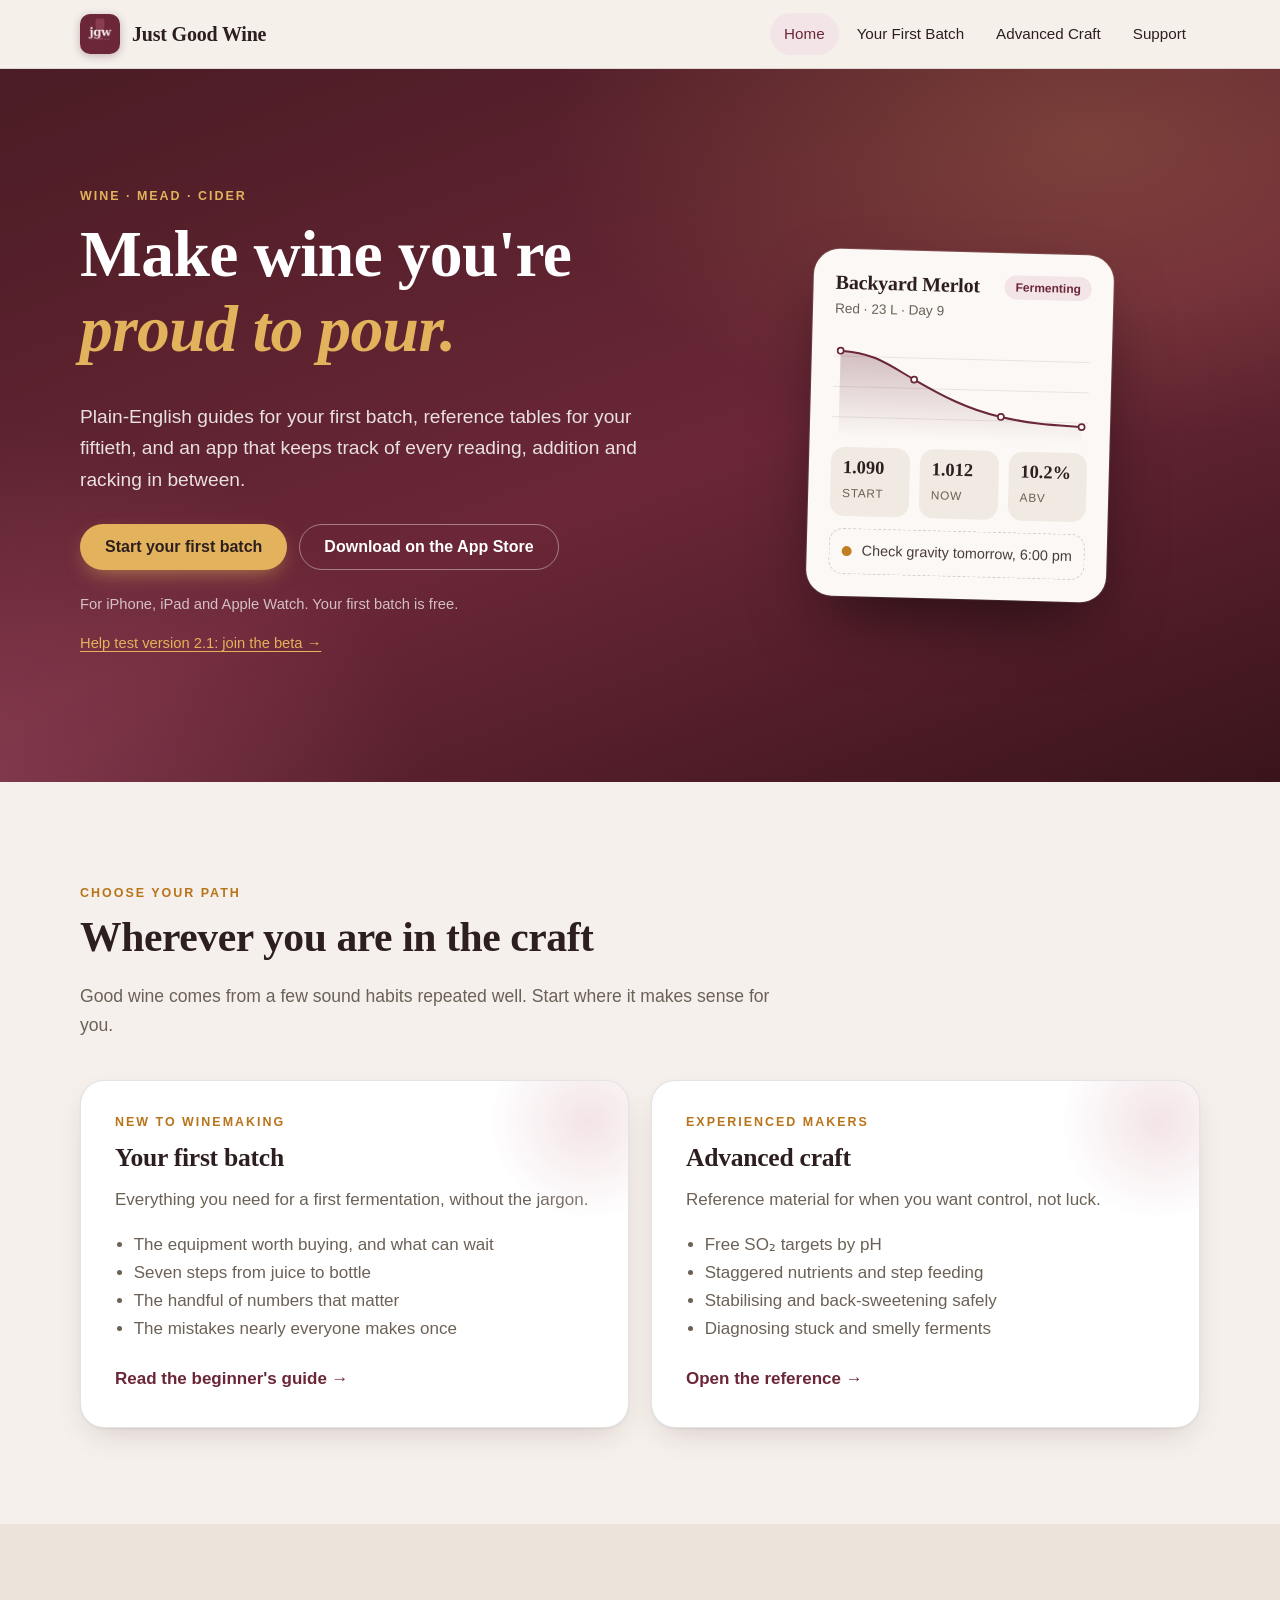
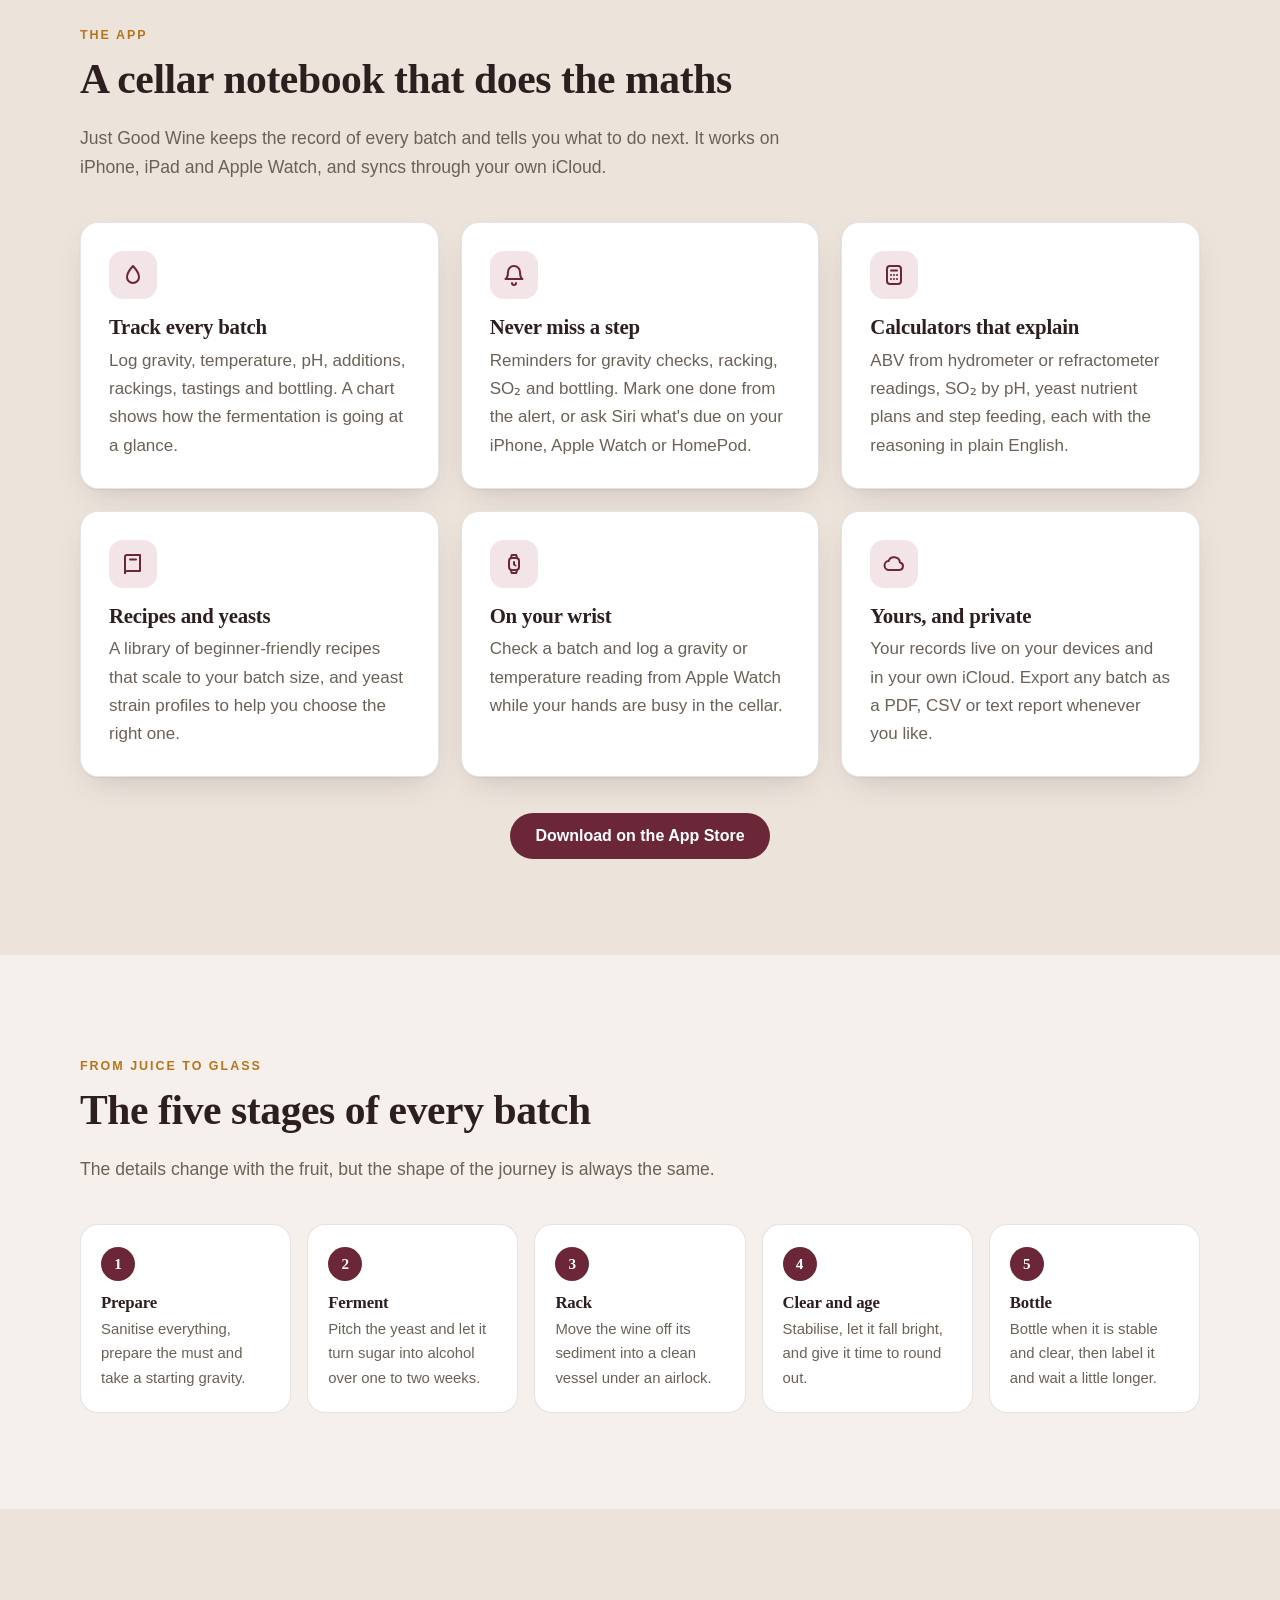
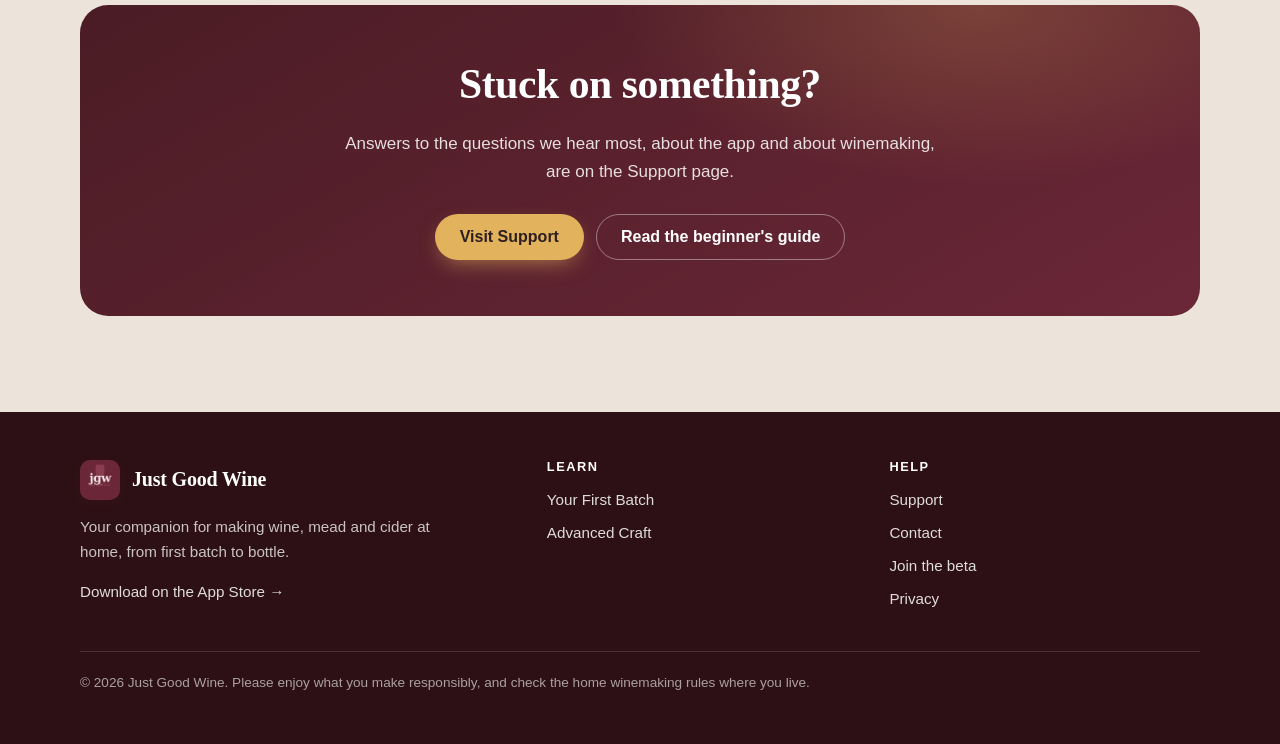
==== commit 6a51749c: "Add the beta page and link to it across the site A Join the Beta page describing what is new in 2.1," ====
--- a/index.html
+++ b/index.html
@@ -47,6 +47,7 @@
             <a class="btn btn-ghost" href="https://apps.apple.com/app/just-good-wine/id6771193217" rel="noopener">Download on the App Store</a>
           </div>
           <p class="hero-note">For iPhone, iPad and Apple Watch. Your first batch is free.</p>
+          <p class="hero-note" style="margin-top:8px"><a href="beta.html" style="color:#e3b25c">Help test version 2.1: join the beta →</a></p>
         </div>
 
         <div class="batch-card" role="img" aria-label="Illustration of a batch in the Just Good Wine app, showing a gravity curve falling from 1.090 to 1.012 over nine days">
@@ -213,6 +214,7 @@
           <ul>
             <li><a href="support.html">Support</a></li>
             <li><a href="support.html#contact">Contact</a></li>
+            <li><a href="beta.html">Join the beta</a></li>
             <li><a href="privacy.html">Privacy</a></li>
           </ul>
         </div>
